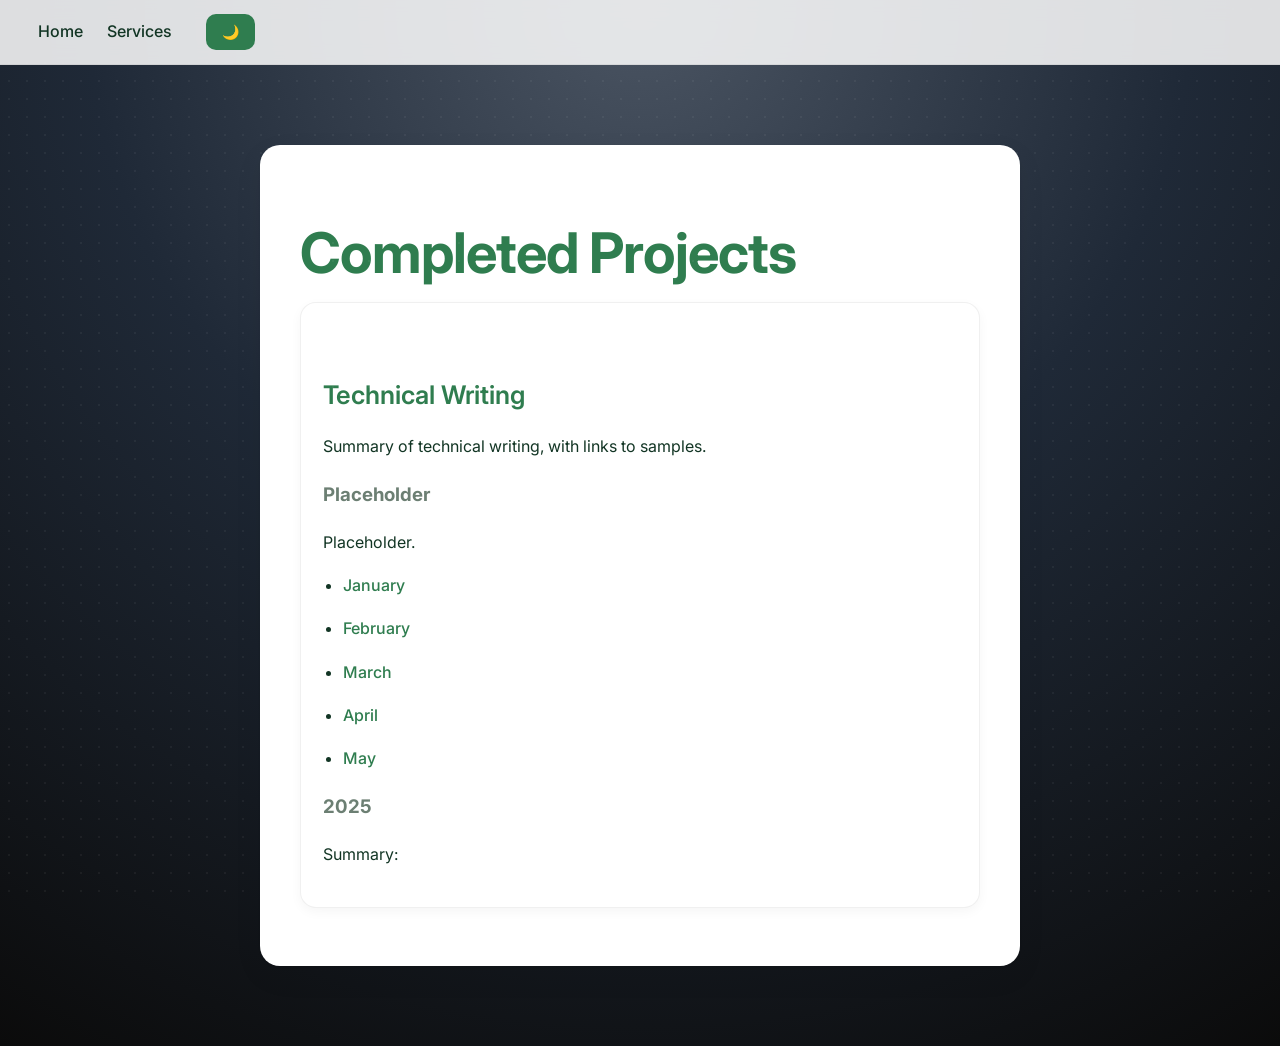
==== portfolio/index.html @ 439a3c34 "Update and rename index.html to index.html" ====
<!doctype html>
<html>
<head>
  <meta charset="utf-8">
  <title>My Portfolio</title>

  <link rel="stylesheet" href="../styles.css">

  <link rel="preconnect" href="https://fonts.googleapis.com">
  <link rel="preconnect" href="https://fonts.gstatic.com" crossorigin>

  <link href="https://fonts.googleapis.com/css2?family=Inter:wght@400;500;600;700&display=swap" rel="stylesheet">
</head>

<body>

<nav class="top-nav">
  <div class="nav-links">
    <a href="../index.html">Home</a>
    <a href="../services/index.html">Services</a>

  </div>

  <button id="themeToggle">🌙</button>
</nav>

<div class="container">

  <h1>Completed Projects</h1>

  <div class="card">
    <h2>Technical Writing</h2>
    <p>
      Summary of technical writing, with links to samples.
    </p>

    <h3>Placeholder</h3>
    <p>
    Placeholder. <br>
    </p>
    
    <ul>
      <li><a href="2026months/january.html">January</a></li>
    </ul>
    
    <ul>
      <li><a href="2026months/february.html">February</a></li>
    </ul>

    <ul>
      <li><a href="2026months/march.html">March</a></li>
    </ul>

    <ul>
      <li><a href="2026months/april.html">April</a></li>
    </ul>

    <ul>
      <li><a href="2026months/may.html">May</a></li>
    </ul>

    <h3>2025</h3>
    <p>
    Summary:<br>
    </p>
    
  </div>

</div>

  <!--MAKES THE DARK MODE BUTTON WORK -->
  <script>
  const toggle = document.getElementById("themeToggle");

  toggle.addEventListener("click", () => {
    document.body.classList.toggle("dark");

    // optional: remember choice
    if (document.body.classList.contains("dark")) {
      localStorage.setItem("theme", "dark");
      toggle.textContent = "☀️";
    } else {
      localStorage.setItem("theme", "light");
      toggle.textContent = "🌙";
    }
  });

  // load saved theme on page load
  const saved = localStorage.getItem("theme");

  if (saved === "dark") {
    document.body.classList.add("dark");
    toggle.textContent = "☀️";
  }
</script>
  
<!-- SAMPLE SECTION
  <div class="post">
  <h2>Welcome</h2>
  <div class="date">June 3, 2026</div>
  <p>This is my first post. It feels good to start.</p>

  <ul>
  <li><a href="january/index.html">January</a></li>
</ul>
</div>
-->
  
</body>
  
</html>
---- styles.css ----
/* =========================
   THEME
========================= */

:root {
  --bg: #eef3ef;
  --surface: #ffffff;

  --text: #123524;
  --text-muted: #6c7f73;

  --accent: #2f7d4f;
  --accent-hover: #25663f;

  --border: rgba(0, 0, 0, 0.06);

  --shadow:
    0 10px 30px rgba(0, 0, 0, 0.06),
    0 1px 3px rgba(0, 0, 0, 0.04);

  --radius: 18px;
}

/* =========================
   GLOBAL
========================= */

* {
  box-sizing: border-box;
}

html {
  scroll-behavior: smooth;
}

body {
  margin: 0;

  background:
    radial-gradient(circle at top, #4b5563 0%, #1f2937 45%, #0b0b0b 100%);
   
  color: var(--text);

  font-family:
    Inter,
    system-ui,
    -apple-system,
    BlinkMacSystemFont,
    "Segoe UI",
    sans-serif;

  line-height: 1.7;

  transition:
    background 0.2s ease,
    color 0.2s ease;
}

/* =========================
   NAVIGATION
========================= */

.top-nav {
  position: sticky;
  top: 0;

  display: flex;
  gap: 24px;
  align-items: center;

  padding: 14px 28px;

  background: rgba(255, 255, 255, 0.85);

  backdrop-filter: blur(10px);
  -webkit-backdrop-filter: blur(10px);

  border-bottom: 1px solid var(--border);

  z-index: 1000;
}

.top-nav a {
  text-decoration: none;
  color: var(--text);

  font-weight: 500;

  padding: 6px 10px;
  border-radius: 8px;

  transition:
    background 0.2s ease,
    color 0.2s ease;
}

.top-nav a:hover {
  background: rgba(47, 125, 79, 0.08);
  color: var(--accent);
}

/* =========================
   LAYOUT
========================= */

.container {
  max-width: 760px;

  margin: 80px auto;
  padding: 40px;

  background: var(--surface);

  border-radius: 20px;

  box-shadow: var(--shadow);
}

/* =========================
   TYPOGRAPHY
========================= */

/* H1 stays same except color */
h1 {
  font-size: clamp(2.5rem, 6vw, 3.5rem);
  line-height: 1.1;
  margin-bottom: 12px;
  font-weight: 700;
  letter-spacing: -1px;

  color: var(--accent);
}

/* H2 also only color change */
h2 {
  margin-top: 48px;
  margin-bottom: 16px;
  font-size: 1.6rem;
  font-weight: 600;

  color: var(--accent);
}

/* H3 (important for dark mode readability) */
h3 {
  color: var(--text-muted);
}

/* =========================
   LINKS
========================= */

a {
  color: var(--accent);

  text-decoration: none;

  font-weight: 500;

  transition: color 0.2s ease;
}

a:hover {
  color: var(--accent-hover);
}

a:visited {
  color: #5f8e73;
}

h3 a {
  color: inherit;
  text-decoration: none;
}

h3 a:hover {
  text-decoration: underline;
}

/* =========================
   LISTS
========================= */

ul {
  padding-left: 20px;
}

li {
  margin: 10px 0;
}

/* =========================
   CARDS
========================= */

.card {
  background: white;

  border: 1px solid var(--border);

  border-radius: 16px;

  padding: 22px;

  margin: 18px 0;

  box-shadow:
    0 4px 12px rgba(0, 0, 0, 0.04);

  transition:
    transform 0.2s ease,
    box-shadow 0.2s ease;
}

.card:hover {
  transform: translateY(-2px);

  box-shadow:
    0 10px 25px rgba(0, 0, 0, 0.08);
}

/* =========================
   BUTTONS
========================= */

button {
  background: var(--accent);

  color: white;

  border: none;

  border-radius: 10px;

  padding: 10px 16px;

  font-size: 14px;

  cursor: pointer;

  transition:
    background 0.2s ease,
    transform 0.15s ease;
}

button:hover {
  background: var(--accent-hover);
  transform: translateY(-1px);
}

/* =========================
   DARK MODE
========================= */

body.dark {
  background: #0f1110;
  color: #ececec;
}

body.dark .container {
  background: #181a19;
  border: 1px solid #2a2d2b;
}

body.dark .top-nav {
  background: rgba(24, 26, 25, 0.9);
  border-bottom: 1px solid #2a2d2b;
}

body.dark .top-nav a {
  color: #ececec;
}

body.dark .top-nav a:hover {
  background: rgba(130, 212, 164, 0.1);
  color: #82d4a4;
}

body.dark .card {
  background: #1d201f;
  border: 1px solid #303332;
}

body.dark a {
  color: #82d4a4;
}

body.dark a:hover {
  color: #9ae5b9;
}

body.dark button {
  background: #2f7d4f;
}

body::before {
  content: "";

  position: fixed;
  inset: 0;

  pointer-events: none;

  opacity: .05;

  background-image:
    radial-gradient(circle, white 1px, transparent 1px);

  background-size: 18px 18px;
}

.hero-banner img {
    width: 100%;
    height: 260px;

    object-fit: cover;

    border-radius: 18px;

    margin-bottom: 30px;

    box-shadow: 0 8px 25px rgba(0,0,0,.25);
}
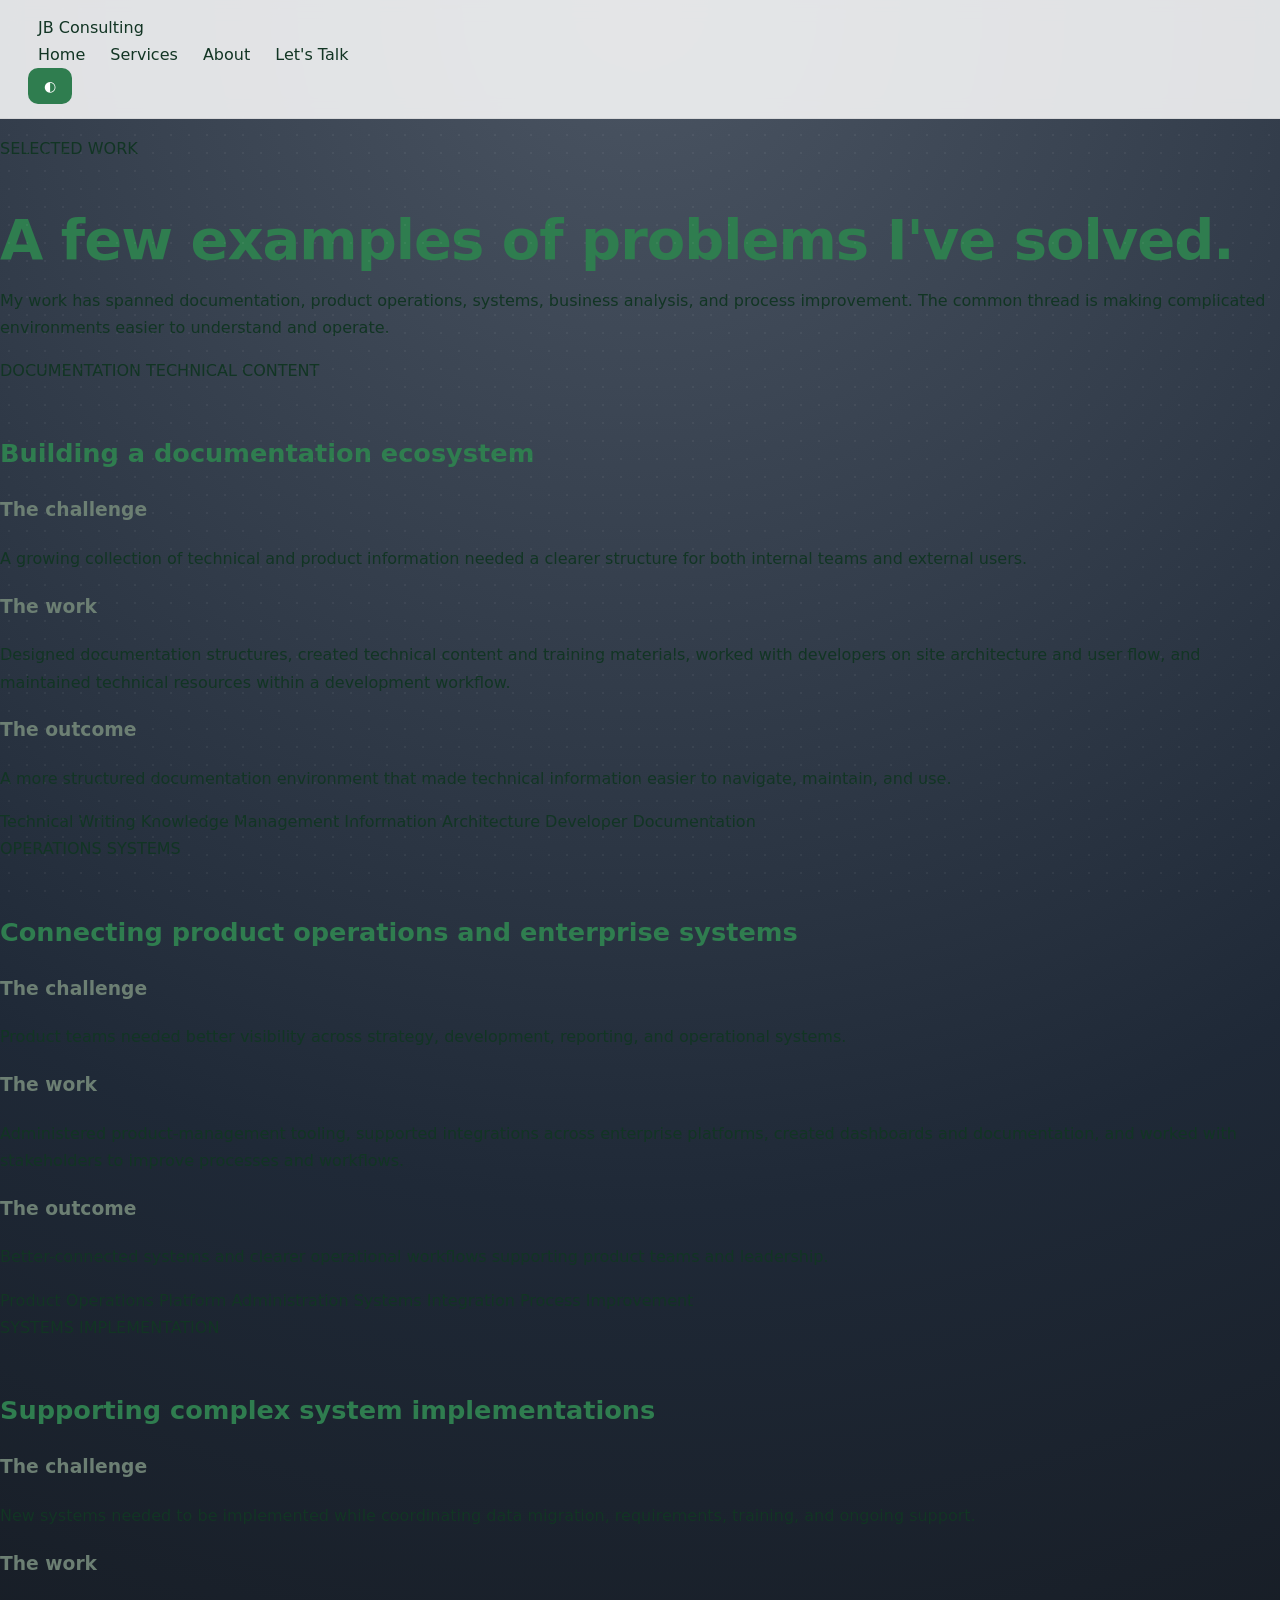
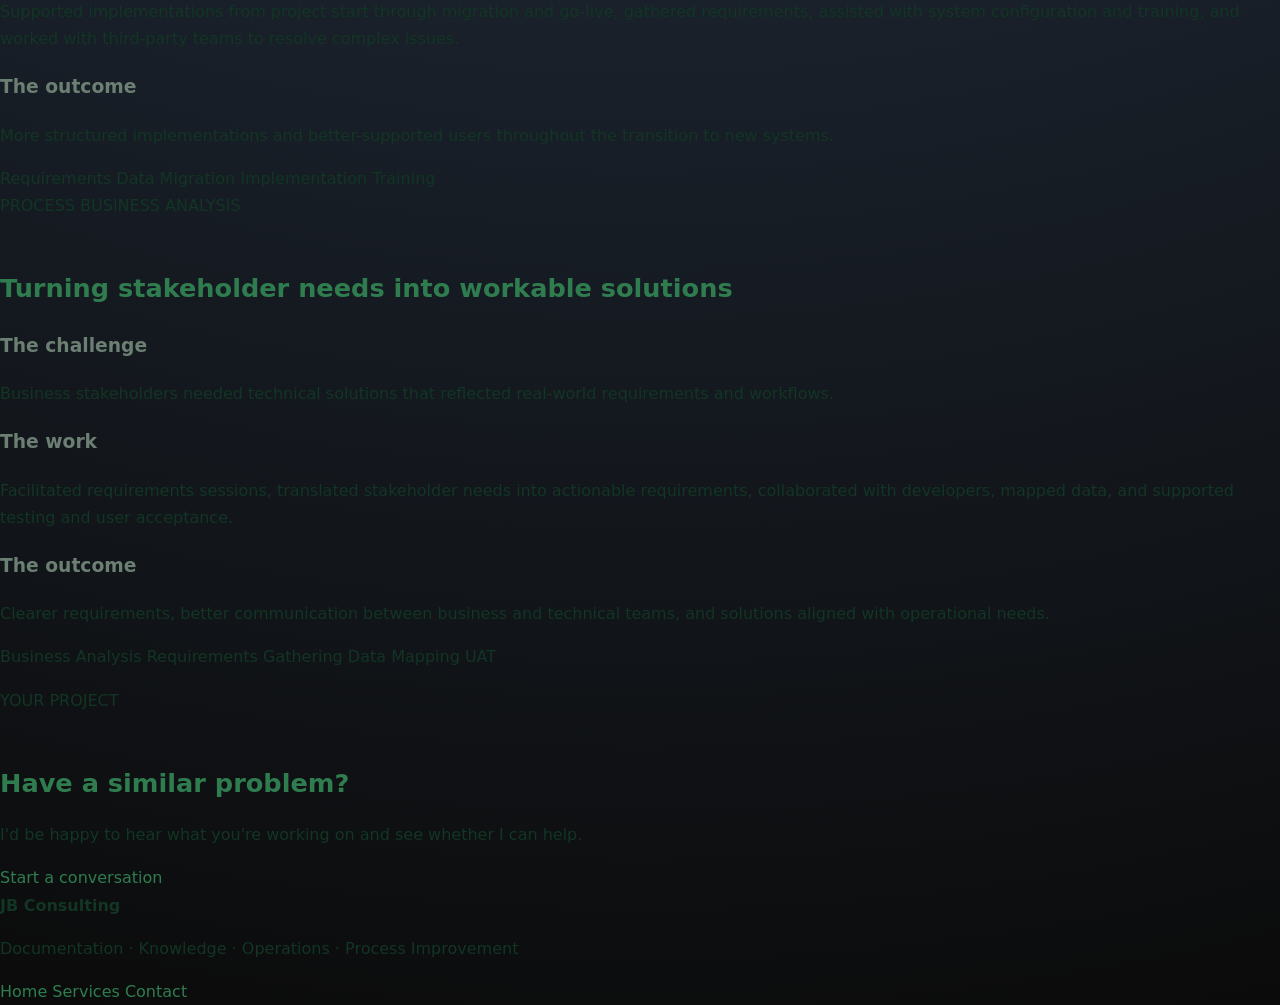
==== commit 46668f5b: "Update index.html" ====
--- a/portfolio/index.html
+++ b/portfolio/index.html
@@ -1,111 +1,562 @@
 <!doctype html>
-<html>
+<html lang="en">
+
 <head>
+
   <meta charset="utf-8">
-  <title>My Portfolio</title>
+
+  <meta
+    name="viewport"
+    content="width=device-width, initial-scale=1"
+  >
+
+  <meta
+    name="description"
+    content="Selected consulting and operations work by Jacob Bowermaster."
+  >
+
+  <title>Work | JB Consulting</title>
 
   <link rel="stylesheet" href="../styles.css">
 
   <link rel="preconnect" href="https://fonts.googleapis.com">
   <link rel="preconnect" href="https://fonts.gstatic.com" crossorigin>
 
-  <link href="https://fonts.googleapis.com/css2?family=Inter:wght@400;500;600;700&display=swap" rel="stylesheet">
+  <link
+    href="https://fonts.googleapis.com/css2?family=DM+Sans:wght@400;500;600;700&family=Space+Grotesk:wght@500;600;700&display=swap"
+    rel="stylesheet"
+  >
+
 </head>
 
+
 <body>
 
-<nav class="top-nav">
-  <div class="nav-links">
-    <a href="../index.html">Home</a>
-    <a href="../services/index.html">Services</a>
-
-  </div>
-
-  <button id="themeToggle">🌙</button>
-</nav>
-
-<div class="container">
-
-  <h1>Completed Projects</h1>
-
-  <div class="card">
-    <h2>Technical Writing</h2>
-    <p>
-      Summary of technical writing, with links to samples.
-    </p>
-
-    <h3>Placeholder</h3>
-    <p>
-    Placeholder. <br>
-    </p>
-    
-    <ul>
-      <li><a href="2026months/january.html">January</a></li>
-    </ul>
-    
-    <ul>
-      <li><a href="2026months/february.html">February</a></li>
-    </ul>
-
-    <ul>
-      <li><a href="2026months/march.html">March</a></li>
-    </ul>
-
-    <ul>
-      <li><a href="2026months/april.html">April</a></li>
-    </ul>
-
-    <ul>
-      <li><a href="2026months/may.html">May</a></li>
-    </ul>
-
-    <h3>2025</h3>
-    <p>
-    Summary:<br>
-    </p>
-    
-  </div>
-
-</div>
-
-  <!--MAKES THE DARK MODE BUTTON WORK -->
+  <nav class="top-nav">
+
+    <div class="nav-inner">
+
+      <a class="brand" href="../index.html">
+        JB<span> Consulting</span>
+      </a>
+
+      <div class="nav-links">
+
+        <a href="../index.html">
+          Home
+        </a>
+
+        <a href="../services/index.html">
+          Services
+        </a>
+
+        <a href="../index.html#about">
+          About
+        </a>
+
+        <a
+          href="mailto:jrbowermaster@gmail.com"
+          class="nav-cta"
+        >
+          Let's Talk
+        </a>
+
+      </div>
+
+      <button
+        id="themeToggle"
+        class="theme-toggle"
+        aria-label="Toggle dark mode"
+      >
+        ◐
+      </button>
+
+    </div>
+
+  </nav>
+
+
+  <main>
+
+    <!-- HERO -->
+
+    <section class="page-hero section">
+
+      <p class="eyebrow">
+        SELECTED WORK
+      </p>
+
+      <h1>
+        A few examples of
+        <span>problems I've solved.</span>
+      </h1>
+
+      <p class="page-intro">
+        My work has spanned documentation, product operations,
+        systems, business analysis, and process improvement.
+        The common thread is making complicated environments
+        easier to understand and operate.
+      </p>
+
+    </section>
+
+
+    <!-- CASE STUDIES -->
+
+    <section class="section case-studies">
+
+
+      <!-- CASE STUDY 1 -->
+
+      <article class="case-study">
+
+        <div class="case-study-meta">
+
+          <span>
+            DOCUMENTATION
+          </span>
+
+          <span>
+            TECHNICAL CONTENT
+          </span>
+
+        </div>
+
+
+        <h2>
+          Building a documentation ecosystem
+        </h2>
+
+
+        <div class="case-study-grid">
+
+          <div>
+
+            <h3>
+              The challenge
+            </h3>
+
+            <p>
+              A growing collection of technical and product
+              information needed a clearer structure for both
+              internal teams and external users.
+            </p>
+
+          </div>
+
+
+          <div>
+
+            <h3>
+              The work
+            </h3>
+
+            <p>
+              Designed documentation structures, created
+              technical content and training materials, worked
+              with developers on site architecture and user flow,
+              and maintained technical resources within a
+              development workflow.
+            </p>
+
+          </div>
+
+
+          <div>
+
+            <h3>
+              The outcome
+            </h3>
+
+            <p>
+              A more structured documentation environment that
+              made technical information easier to navigate,
+              maintain, and use.
+            </p>
+
+          </div>
+
+        </div>
+
+
+        <div class="case-study-tags">
+
+          <span>Technical Writing</span>
+          <span>Knowledge Management</span>
+          <span>Information Architecture</span>
+          <span>Developer Documentation</span>
+
+        </div>
+
+      </article>
+
+
+      <!-- CASE STUDY 2 -->
+
+      <article class="case-study">
+
+        <div class="case-study-meta">
+
+          <span>
+            OPERATIONS
+          </span>
+
+          <span>
+            SYSTEMS
+          </span>
+
+        </div>
+
+
+        <h2>
+          Connecting product operations and enterprise systems
+        </h2>
+
+
+        <div class="case-study-grid">
+
+          <div>
+
+            <h3>
+              The challenge
+            </h3>
+
+            <p>
+              Product teams needed better visibility across
+              strategy, development, reporting, and operational
+              systems.
+            </p>
+
+          </div>
+
+
+          <div>
+
+            <h3>
+              The work
+            </h3>
+
+            <p>
+              Administered product-management tooling, supported
+              integrations across enterprise platforms, created
+              dashboards and documentation, and worked with
+              stakeholders to improve processes and workflows.
+            </p>
+
+          </div>
+
+
+          <div>
+
+            <h3>
+              The outcome
+            </h3>
+
+            <p>
+              Better-connected systems and clearer operational
+              workflows supporting product teams and leadership.
+            </p>
+
+          </div>
+
+        </div>
+
+
+        <div class="case-study-tags">
+
+          <span>Product Operations</span>
+          <span>Platform Administration</span>
+          <span>Systems Integration</span>
+          <span>Process Improvement</span>
+
+        </div>
+
+      </article>
+
+
+      <!-- CASE STUDY 3 -->
+
+      <article class="case-study">
+
+        <div class="case-study-meta">
+
+          <span>
+            SYSTEMS
+          </span>
+
+          <span>
+            IMPLEMENTATION
+          </span>
+
+        </div>
+
+
+        <h2>
+          Supporting complex system implementations
+        </h2>
+
+
+        <div class="case-study-grid">
+
+          <div>
+
+            <h3>
+              The challenge
+            </h3>
+
+            <p>
+              New systems needed to be implemented while
+              coordinating data migration, requirements,
+              training, and ongoing support.
+            </p>
+
+          </div>
+
+
+          <div>
+
+            <h3>
+              The work
+            </h3>
+
+            <p>
+              Supported implementations from project start through
+              migration and go-live, gathered requirements,
+              assisted with system configuration and training,
+              and worked with third-party teams to resolve
+              complex issues.
+            </p>
+
+          </div>
+
+
+          <div>
+
+            <h3>
+              The outcome
+            </h3>
+
+            <p>
+              More structured implementations and better-supported
+              users throughout the transition to new systems.
+            </p>
+
+          </div>
+
+        </div>
+
+
+        <div class="case-study-tags">
+
+          <span>Requirements</span>
+          <span>Data Migration</span>
+          <span>Implementation</span>
+          <span>Training</span>
+
+        </div>
+
+      </article>
+
+
+      <!-- CASE STUDY 4 -->
+
+      <article class="case-study">
+
+        <div class="case-study-meta">
+
+          <span>
+            PROCESS
+          </span>
+
+          <span>
+            BUSINESS ANALYSIS
+          </span>
+
+        </div>
+
+
+        <h2>
+          Turning stakeholder needs into workable solutions
+        </h2>
+
+
+        <div class="case-study-grid">
+
+          <div>
+
+            <h3>
+              The challenge
+            </h3>
+
+            <p>
+              Business stakeholders needed technical solutions
+              that reflected real-world requirements and workflows.
+            </p>
+
+          </div>
+
+
+          <div>
+
+            <h3>
+              The work
+            </h3>
+
+            <p>
+              Facilitated requirements sessions, translated
+              stakeholder needs into actionable requirements,
+              collaborated with developers, mapped data, and
+              supported testing and user acceptance.
+            </p>
+
+          </div>
+
+
+          <div>
+
+            <h3>
+              The outcome
+            </h3>
+
+            <p>
+              Clearer requirements, better communication between
+              business and technical teams, and solutions aligned
+              with operational needs.
+            </p>
+
+          </div>
+
+        </div>
+
+
+        <div class="case-study-tags">
+
+          <span>Business Analysis</span>
+          <span>Requirements Gathering</span>
+          <span>Data Mapping</span>
+          <span>UAT</span>
+
+        </div>
+
+      </article>
+
+
+    </section>
+
+
+    <!-- CTA -->
+
+    <section class="section contact-section">
+
+      <div class="contact-box">
+
+        <p class="eyebrow">
+          YOUR PROJECT
+        </p>
+
+        <h2>
+          Have a similar problem?
+        </h2>
+
+        <p>
+          I'd be happy to hear what you're working on and see
+          whether I can help.
+        </p>
+
+        <a
+          href="mailto:jrbowermaster@gmail.com"
+          class="button button-primary"
+        >
+          Start a conversation
+        </a>
+
+      </div>
+
+    </section>
+
+  </main>
+
+
+  <footer class="site-footer">
+
+    <div>
+
+      <strong>
+        JB Consulting
+      </strong>
+
+      <p>
+        Documentation · Knowledge · Operations · Process Improvement
+      </p>
+
+    </div>
+
+
+    <div class="footer-links">
+
+      <a href="../index.html">
+        Home
+      </a>
+
+      <a href="../services/index.html">
+        Services
+      </a>
+
+      <a href="mailto:jrbowermaster@gmail.com">
+        Contact
+      </a>
+
+    </div>
+
+  </footer>
+
+
   <script>
-  const toggle = document.getElementById("themeToggle");
-
-  toggle.addEventListener("click", () => {
-    document.body.classList.toggle("dark");
-
-    // optional: remember choice
-    if (document.body.classList.contains("dark")) {
-      localStorage.setItem("theme", "dark");
-      toggle.textContent = "☀️";
-    } else {
-      localStorage.setItem("theme", "light");
-      toggle.textContent = "🌙";
+
+    const toggle =
+      document.getElementById("themeToggle");
+
+    toggle.addEventListener("click", () => {
+
+      document.body.classList.toggle("dark");
+
+      if (
+        document.body.classList.contains("dark")
+      ) {
+
+        localStorage.setItem(
+          "theme",
+          "dark"
+        );
+
+        toggle.textContent = "☀";
+
+      } else {
+
+        localStorage.setItem(
+          "theme",
+          "light"
+        );
+
+        toggle.textContent = "◐";
+
+      }
+
+    });
+
+
+    const savedTheme =
+      localStorage.getItem("theme");
+
+    if (savedTheme === "dark") {
+
+      document.body.classList.add("dark");
+
+      toggle.textContent = "☀";
+
     }
-  });
-
-  // load saved theme on page load
-  const saved = localStorage.getItem("theme");
-
-  if (saved === "dark") {
-    document.body.classList.add("dark");
-    toggle.textContent = "☀️";
-  }
-</script>
-  
-<!-- SAMPLE SECTION
-  <div class="post">
-  <h2>Welcome</h2>
-  <div class="date">June 3, 2026</div>
-  <p>This is my first post. It feels good to start.</p>
-
-  <ul>
-  <li><a href="january/index.html">January</a></li>
-</ul>
-</div>
--->
-  
+
+  </script>
+
 </body>
-  
 </html>
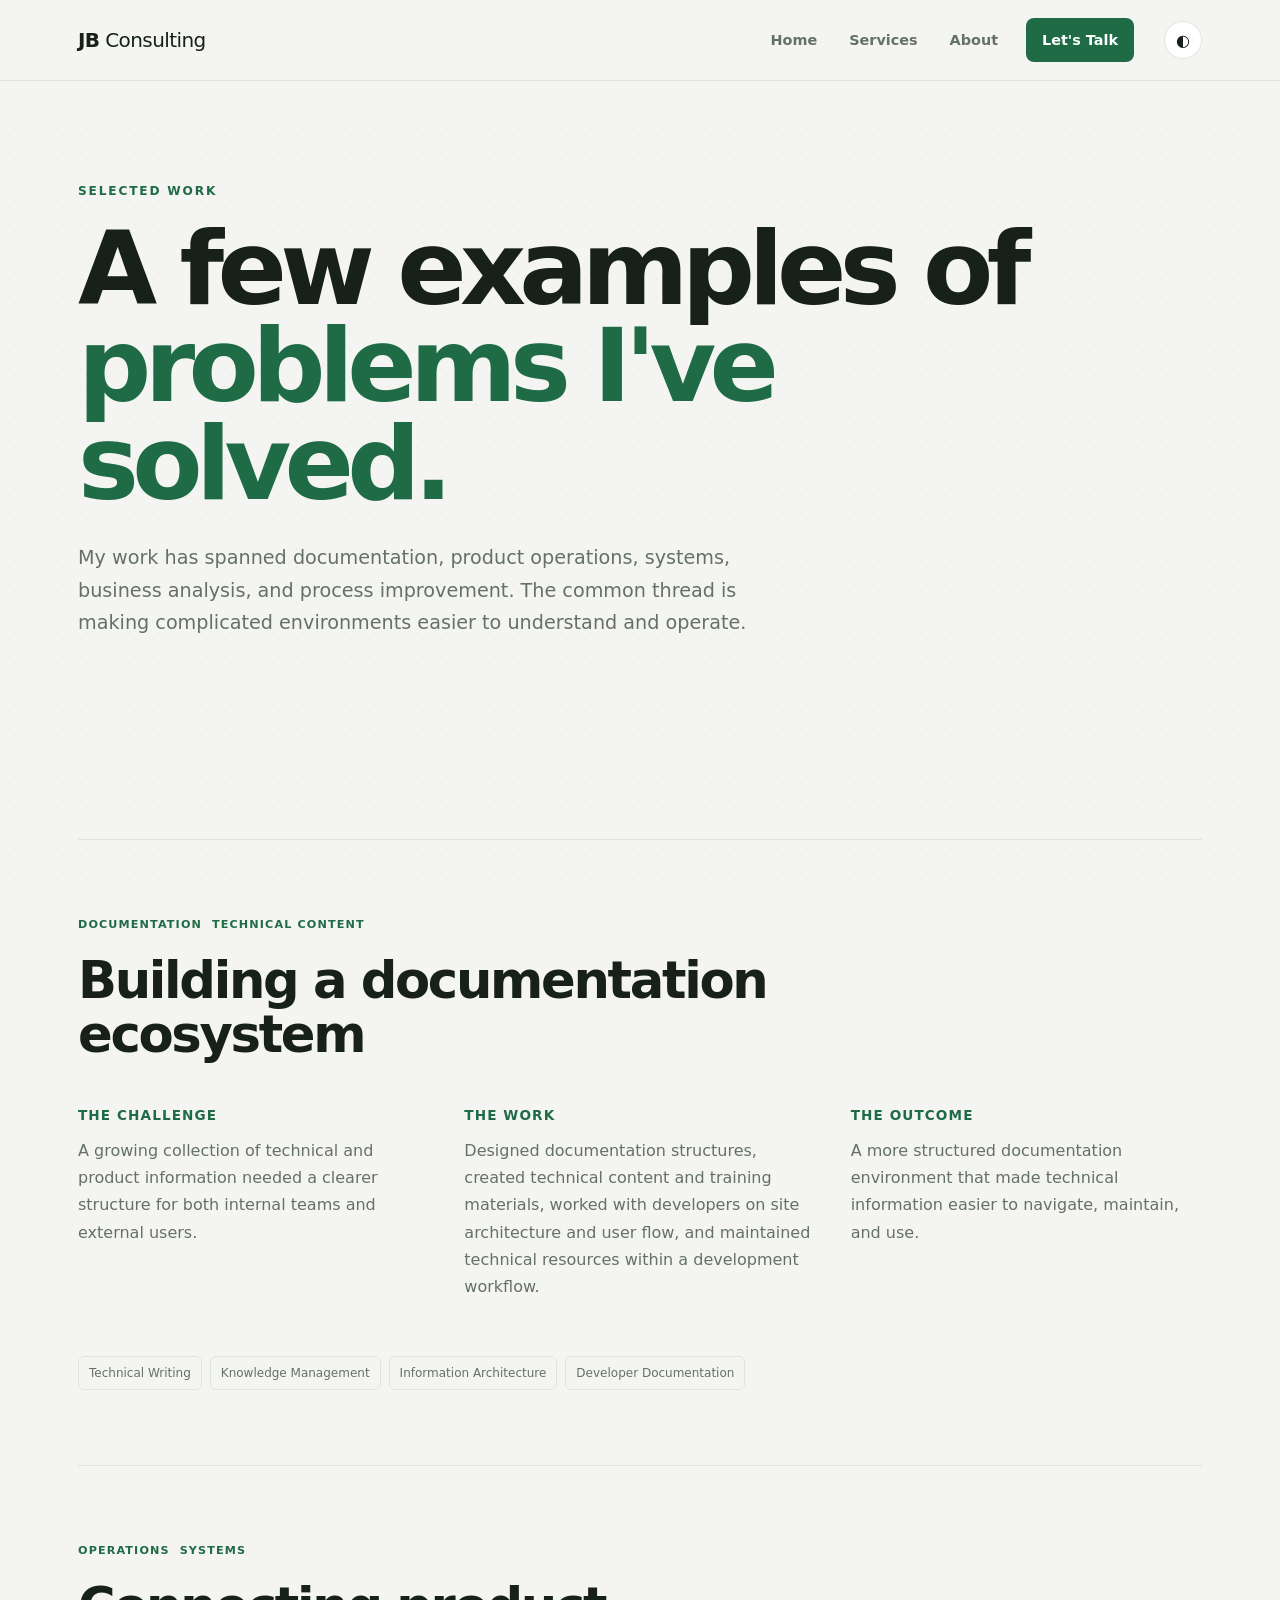
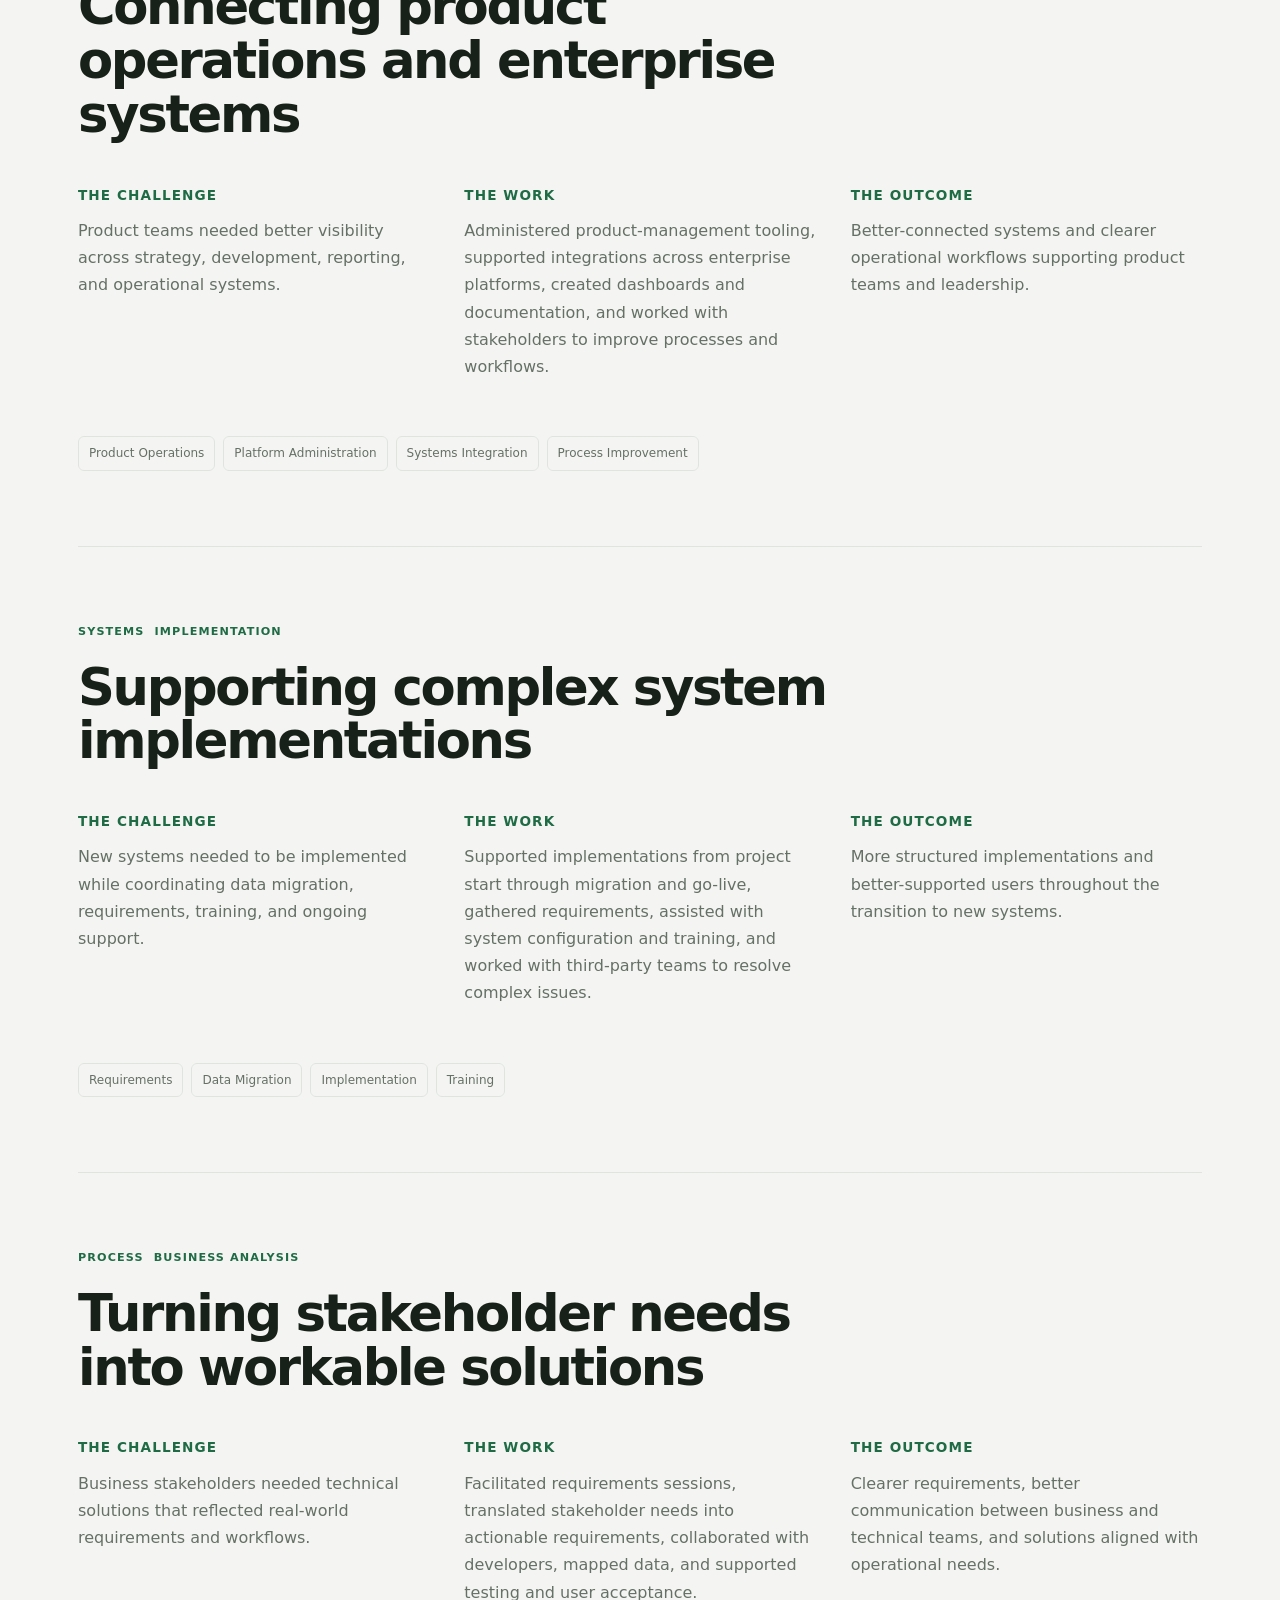
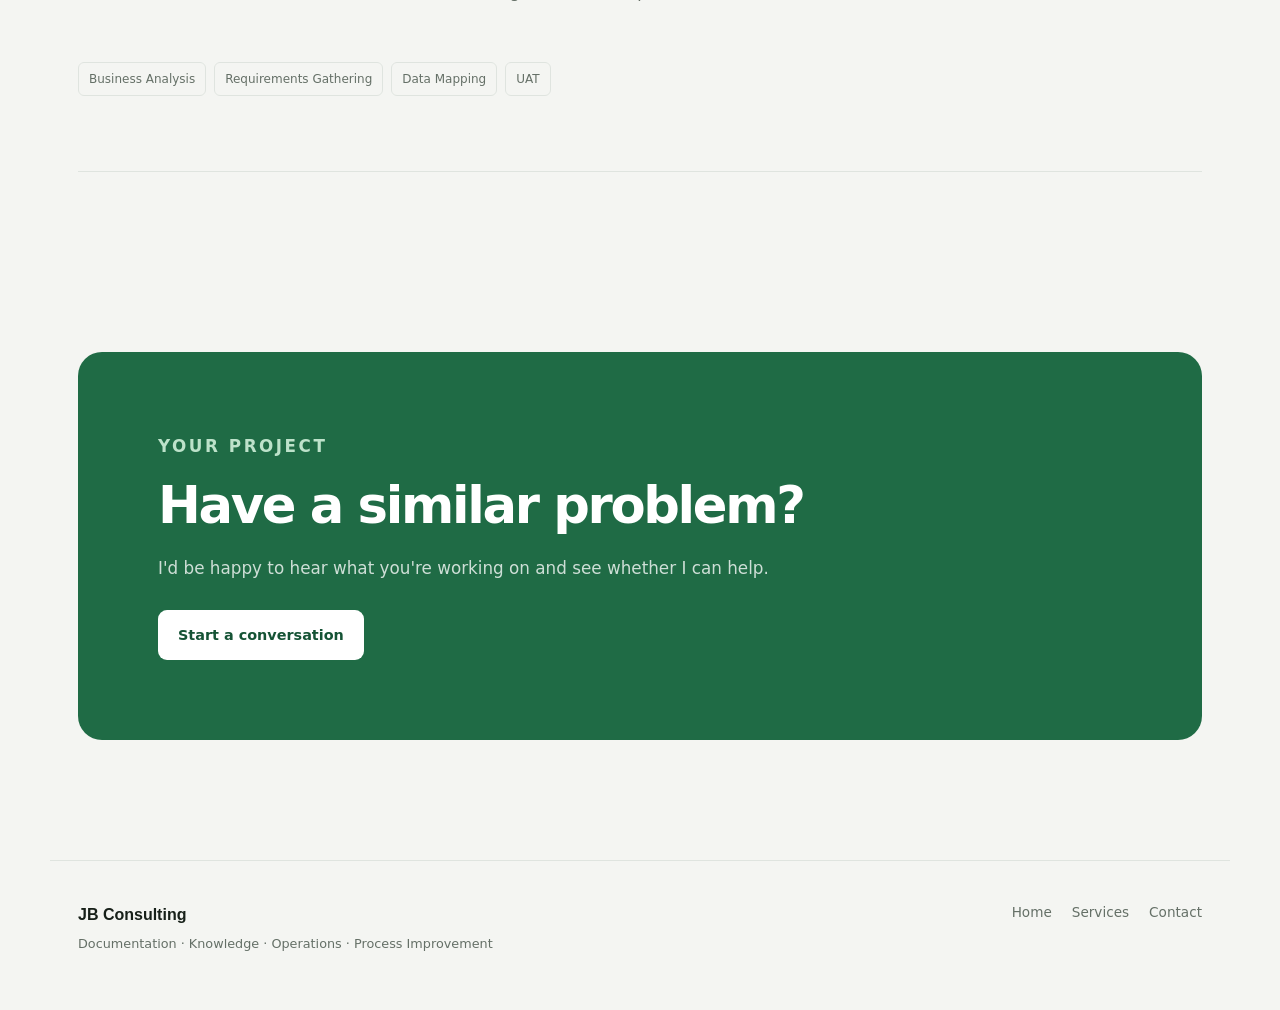
==== commit e915bba8: "Update index.html" ====
--- a/portfolio/index.html
+++ b/portfolio/index.html
@@ -15,7 +15,7 @@
     content="Selected consulting and operations work by Jacob Bowermaster."
   >
 
-  <title>Work | JB Consulting</title>
+  <title>Work | BowerUp Solutions</title>
 
   <link rel="stylesheet" href="../styles.css">
 
--- a/styles.css
+++ b/styles.css
@@ -1,48 +1,65 @@
-/* =========================
-   THEME
-========================= */
+/* =========================================================
+   JB CONSULTING
+   Global Styles
+========================================================= */
+
+
+/* =========================================================
+   VARIABLES
+========================================================= */
 
 :root {
-  --bg: #eef3ef;
+
+  --bg: #f4f5f2;
   --surface: #ffffff;
-
-  --text: #123524;
-  --text-muted: #6c7f73;
-
-  --accent: #2f7d4f;
-  --accent-hover: #25663f;
-
-  --border: rgba(0, 0, 0, 0.06);
+  --surface-alt: #e9ece7;
+
+  --text: #172019;
+  --text-muted: #657067;
+
+  --accent: #1f6b45;
+  --accent-dark: #155335;
+  --accent-light: #dcece2;
+
+  --border: #dfe4df;
 
   --shadow:
-    0 10px 30px rgba(0, 0, 0, 0.06),
-    0 1px 3px rgba(0, 0, 0, 0.04);
+    0 20px 50px rgba(17, 31, 22, 0.07);
+
+  --shadow-small:
+    0 8px 25px rgba(17, 31, 22, 0.06);
 
   --radius: 18px;
-}
-
-/* =========================
-   GLOBAL
-========================= */
+
+  --max-width: 1180px;
+
+}
+
+
+/* =========================================================
+   RESET
+========================================================= */
 
 * {
   box-sizing: border-box;
 }
 
+
 html {
   scroll-behavior: smooth;
 }
 
+
 body {
+
   margin: 0;
 
-  background:
-    radial-gradient(circle at top, #4b5563 0%, #1f2937 45%, #0b0b0b 100%);
-   
+  background: var(--bg);
+
   color: var(--text);
 
   font-family:
-    Inter,
+    "DM Sans",
     system-ui,
     -apple-system,
     BlinkMacSystemFont,
@@ -52,272 +69,1775 @@
   line-height: 1.7;
 
   transition:
-    background 0.2s ease,
-    color 0.2s ease;
-}
-
-/* =========================
+    background 0.25s ease,
+    color 0.25s ease;
+
+}
+
+
+body::before {
+
+  content: "";
+
+  position: fixed;
+
+  inset: 0;
+
+  pointer-events: none;
+
+  opacity: 0.025;
+
+  background-image:
+    radial-gradient(
+      circle,
+      #000 1px,
+      transparent 1px
+    );
+
+  background-size: 18px 18px;
+
+  z-index: -1;
+
+}
+
+
+img {
+  max-width: 100%;
+}
+
+
+a {
+  color: inherit;
+}
+
+
+/* =========================================================
+   TYPOGRAPHY
+========================================================= */
+
+h1,
+h2,
+h3,
+p {
+  margin-top: 0;
+}
+
+
+h1,
+h2,
+h3,
+.brand {
+
+  font-family:
+    "Space Grotesk",
+    system-ui,
+    sans-serif;
+
+}
+
+
+h1 {
+
+  font-size:
+    clamp(3.2rem, 8vw, 6.8rem);
+
+  line-height: 0.95;
+
+  letter-spacing: -0.065em;
+
+  margin-bottom: 30px;
+
+  font-weight: 700;
+
+}
+
+
+h1 span {
+  display: block;
+  color: var(--accent);
+}
+
+
+h2 {
+
+  font-size:
+    clamp(2rem, 4vw, 3.5rem);
+
+  line-height: 1.05;
+
+  letter-spacing: -0.045em;
+
+  margin-bottom: 22px;
+
+}
+
+
+h3 {
+
+  font-size: 1.35rem;
+
+  line-height: 1.2;
+
+  margin-bottom: 14px;
+
+}
+
+
+p {
+  color: var(--text-muted);
+}
+
+
+.eyebrow {
+
+  margin-bottom: 18px;
+
+  color: var(--accent);
+
+  font-size: 0.76rem;
+
+  font-weight: 700;
+
+  letter-spacing: 0.15em;
+
+  text-transform: uppercase;
+
+}
+
+
+/* =========================================================
    NAVIGATION
-========================= */
+========================================================= */
 
 .top-nav {
+
   position: sticky;
+
   top: 0;
 
+  z-index: 1000;
+
+  background:
+    rgba(244, 245, 242, 0.9);
+
+  border-bottom:
+    1px solid var(--border);
+
+  backdrop-filter:
+    blur(16px);
+
+}
+
+
+.nav-inner {
+
+  max-width: var(--max-width);
+
+  margin: 0 auto;
+
+  padding:
+    18px 28px;
+
   display: flex;
-  gap: 24px;
+
   align-items: center;
 
-  padding: 14px 28px;
-
-  background: rgba(255, 255, 255, 0.85);
-
-  backdrop-filter: blur(10px);
-  -webkit-backdrop-filter: blur(10px);
-
-  border-bottom: 1px solid var(--border);
-
-  z-index: 1000;
-}
-
-.top-nav a {
+  gap: 30px;
+
+}
+
+
+.brand {
+
+  margin-right: auto;
+
   text-decoration: none;
+
+  font-size: 1.25rem;
+
+  font-weight: 700;
+
+  letter-spacing: -0.03em;
+
+}
+
+
+.brand span {
+  font-weight: 500;
+}
+
+
+.nav-links {
+
+  display: flex;
+
+  align-items: center;
+
+  gap: 8px;
+
+}
+
+
+.nav-links a {
+
+  text-decoration: none;
+
+  padding:
+    8px 12px;
+
+  border-radius: 8px;
+
+  font-size: 0.9rem;
+
+  font-weight: 600;
+
+  color: var(--text-muted);
+
+  transition:
+    color 0.2s ease,
+    background 0.2s ease;
+
+}
+
+
+.nav-links a:hover {
+
   color: var(--text);
 
-  font-weight: 500;
-
-  padding: 6px 10px;
-  border-radius: 8px;
-
-  transition:
-    background 0.2s ease,
-    color 0.2s ease;
-}
-
-.top-nav a:hover {
-  background: rgba(47, 125, 79, 0.08);
-  color: var(--accent);
-}
-
-/* =========================
-   LAYOUT
-========================= */
-
-.container {
-  max-width: 760px;
-
-  margin: 80px auto;
-  padding: 40px;
+  background:
+    rgba(31, 107, 69, 0.08);
+
+}
+
+
+.nav-links .nav-cta {
+
+  margin-left: 8px;
+
+  background: var(--accent);
+
+  color: white;
+
+  padding:
+    10px 16px;
+
+}
+
+
+.nav-links .nav-cta:hover {
+
+  background:
+    var(--accent-dark);
+
+  color: white;
+
+}
+
+
+.theme-toggle {
+
+  border: 1px solid var(--border);
 
   background: var(--surface);
 
-  border-radius: 20px;
-
-  box-shadow: var(--shadow);
-}
-
-/* =========================
-   TYPOGRAPHY
-========================= */
-
-/* H1 stays same except color */
-h1 {
-  font-size: clamp(2.5rem, 6vw, 3.5rem);
-  line-height: 1.1;
-  margin-bottom: 12px;
-  font-weight: 700;
-  letter-spacing: -1px;
-
-  color: var(--accent);
-}
-
-/* H2 also only color change */
-h2 {
-  margin-top: 48px;
-  margin-bottom: 16px;
-  font-size: 1.6rem;
-  font-weight: 600;
-
-  color: var(--accent);
-}
-
-/* H3 (important for dark mode readability) */
-h3 {
-  color: var(--text-muted);
-}
-
-/* =========================
-   LINKS
-========================= */
-
-a {
-  color: var(--accent);
-
-  text-decoration: none;
-
-  font-weight: 500;
-
-  transition: color 0.2s ease;
-}
-
-a:hover {
-  color: var(--accent-hover);
-}
-
-a:visited {
-  color: #5f8e73;
-}
-
-h3 a {
-  color: inherit;
-  text-decoration: none;
-}
-
-h3 a:hover {
-  text-decoration: underline;
-}
-
-/* =========================
-   LISTS
-========================= */
-
-ul {
-  padding-left: 20px;
-}
-
-li {
-  margin: 10px 0;
-}
-
-/* =========================
-   CARDS
-========================= */
-
-.card {
-  background: white;
-
-  border: 1px solid var(--border);
-
-  border-radius: 16px;
-
-  padding: 22px;
-
-  margin: 18px 0;
-
-  box-shadow:
-    0 4px 12px rgba(0, 0, 0, 0.04);
+  color: var(--text);
+
+  width: 38px;
+
+  height: 38px;
+
+  padding: 0;
+
+  border-radius: 50%;
+
+  cursor: pointer;
+
+  font-size: 1rem;
+
+  display: grid;
+
+  place-items: center;
 
   transition:
     transform 0.2s ease,
-    box-shadow 0.2s ease;
-}
-
-.card:hover {
-  transform: translateY(-2px);
+    background 0.2s ease;
+
+}
+
+
+.theme-toggle:hover {
+
+  transform: rotate(15deg);
+
+  background: var(--surface-alt);
+
+}
+
+
+/* =========================================================
+   GENERAL LAYOUT
+========================================================= */
+
+.section {
+
+  max-width: var(--max-width);
+
+  margin:
+    0 auto;
+
+  padding:
+    110px 28px;
+
+}
+
+
+.hero {
+
+  min-height:
+    calc(100vh - 75px);
+
+  display: grid;
+
+  grid-template-columns:
+    minmax(0, 1.6fr)
+    minmax(220px, 0.6fr);
+
+  align-items: center;
+
+  gap: 80px;
+
+}
+
+
+.hero-content {
+  max-width: 850px;
+}
+
+
+.hero-text {
+
+  max-width: 720px;
+
+  font-size:
+    clamp(1.1rem, 2vw, 1.35rem);
+
+  line-height: 1.65;
+
+  margin-bottom: 36px;
+
+}
+
+
+.hero-aside {
+
+  border-left:
+    1px solid var(--border);
+
+  padding-left: 35px;
+
+}
+
+
+.hero-stat {
+
+  display: flex;
+
+  flex-direction: column;
+
+  margin-bottom: 35px;
+
+}
+
+
+.hero-stat strong {
+
+  font-family:
+    "Space Grotesk",
+    sans-serif;
+
+  font-size: 2.5rem;
+
+  line-height: 1;
+
+  color: var(--accent);
+
+}
+
+
+.hero-stat span {
+
+  color: var(--text-muted);
+
+  font-size: 0.9rem;
+
+  margin-top: 7px;
+
+}
+
+
+/* =========================================================
+   BUTTONS
+========================================================= */
+
+.hero-actions {
+
+  display: flex;
+
+  flex-wrap: wrap;
+
+  gap: 12px;
+
+}
+
+
+.button {
+
+  display: inline-flex;
+
+  align-items: center;
+
+  justify-content: center;
+
+  text-decoration: none;
+
+  padding:
+    13px 20px;
+
+  border-radius: 9px;
+
+  font-size: 0.9rem;
+
+  font-weight: 700;
+
+  transition:
+    transform 0.2s ease,
+    background 0.2s ease,
+    border-color 0.2s ease;
+
+}
+
+
+.button:hover {
+
+  transform:
+    translateY(-2px);
+
+}
+
+
+.button-primary {
+
+  background:
+    var(--accent);
+
+  color:
+    white;
+
+}
+
+
+.button-primary:hover {
+
+  background:
+    var(--accent-dark);
+
+}
+
+
+.button-secondary {
+
+  background:
+    var(--surface);
+
+  color:
+    var(--text);
+
+  border:
+    1px solid var(--border);
+
+}
+
+
+.button-secondary:hover {
+
+  border-color:
+    var(--accent);
+
+}
+
+
+/* =========================================================
+   SECTION HEADINGS
+========================================================= */
+
+.section-heading {
+
+  max-width: 720px;
+
+  margin-bottom: 55px;
+
+}
+
+
+.section-heading > p:last-child {
+
+  font-size: 1.08rem;
+
+  max-width: 650px;
+
+}
+
+
+.split-heading {
+
+  max-width: none;
+
+  display: flex;
+
+  justify-content: space-between;
+
+  align-items: end;
+
+  gap: 40px;
+
+}
+
+
+/* =========================================================
+   SERVICES
+========================================================= */
+
+.service-grid {
+
+  display: grid;
+
+  grid-template-columns:
+    repeat(2, 1fr);
+
+  gap: 24px;
+
+}
+
+
+.service-card {
+
+  background:
+    var(--surface);
+
+  border:
+    1px solid var(--border);
+
+  border-radius:
+    var(--radius);
+
+  padding:
+    38px;
 
   box-shadow:
-    0 10px 25px rgba(0, 0, 0, 0.08);
-}
-
-/* =========================
-   BUTTONS
-========================= */
-
-button {
-  background: var(--accent);
-
-  color: white;
-
-  border: none;
-
-  border-radius: 10px;
-
-  padding: 10px 16px;
-
-  font-size: 14px;
-
-  cursor: pointer;
+    var(--shadow-small);
 
   transition:
-    background 0.2s ease,
-    transform 0.15s ease;
-}
-
-button:hover {
-  background: var(--accent-hover);
-  transform: translateY(-1px);
-}
-
-/* =========================
+    transform 0.25s ease,
+    box-shadow 0.25s ease;
+
+}
+
+
+.service-card:hover {
+
+  transform:
+    translateY(-5px);
+
+  box-shadow:
+    var(--shadow);
+
+}
+
+
+.service-number {
+
+  font-family:
+    "Space Grotesk",
+    sans-serif;
+
+  font-size:
+    0.8rem;
+
+  font-weight:
+    700;
+
+  color:
+    var(--accent);
+
+  margin-bottom:
+    25px;
+
+}
+
+
+.service-card h3 {
+
+  font-size:
+    clamp(1.5rem, 2.5vw, 2rem);
+
+  margin-bottom:
+    18px;
+
+}
+
+
+.service-lead {
+
+  font-size:
+    1.05rem;
+
+  color:
+    var(--text);
+
+  margin-bottom:
+    25px;
+
+}
+
+
+.service-card ul {
+
+  margin:
+    0 0 30px;
+
+  padding-left:
+    20px;
+
+}
+
+
+.service-card li {
+
+  margin:
+    8px 0;
+
+  color:
+    var(--text-muted);
+
+}
+
+
+.text-link {
+
+  display:
+    inline-block;
+
+  color:
+    var(--accent);
+
+  text-decoration:
+    none;
+
+  font-weight:
+    700;
+
+  font-size:
+    0.9rem;
+
+}
+
+
+.text-link:hover {
+
+  color:
+    var(--accent-dark);
+
+}
+
+
+/* =========================================================
+   PROCESS
+========================================================= */
+
+.process-section {
+
+  border-top:
+    1px solid var(--border);
+
+}
+
+
+.process-grid {
+
+  display:
+    grid;
+
+  grid-template-columns:
+    repeat(4, 1fr);
+
+  gap:
+    25px;
+
+}
+
+
+.process-step {
+
+  border-top:
+    2px solid var(--accent);
+
+  padding-top:
+    18px;
+
+}
+
+
+.process-step span {
+
+  color:
+    var(--accent);
+
+  font-family:
+    "Space Grotesk",
+    sans-serif;
+
+  font-weight:
+    700;
+
+  font-size:
+    0.8rem;
+
+}
+
+
+.process-step h3 {
+
+  margin-top:
+    15px;
+
+}
+
+
+/* =========================================================
+   CREDIBILITY
+========================================================= */
+
+.credibility-section {
+
+  background:
+    var(--surface-alt);
+
+  max-width:
+    none;
+
+  padding-left:
+    max(28px, calc((100% - var(--max-width)) / 2 + 28px));
+
+  padding-right:
+    max(28px, calc((100% - var(--max-width)) / 2 + 28px));
+
+}
+
+
+.credibility-content {
+
+  max-width:
+    var(--max-width);
+
+  margin:
+    0 auto;
+
+  display:
+    grid;
+
+  grid-template-columns:
+    1fr 1fr;
+
+  gap:
+    90px;
+
+}
+
+
+.credibility-copy p {
+
+  font-size:
+    1.05rem;
+
+}
+
+
+.tool-list {
+
+  display:
+    flex;
+
+  flex-wrap:
+    wrap;
+
+  gap:
+    8px;
+
+  margin-top:
+    30px;
+
+}
+
+
+.tool-list span {
+
+  background:
+    var(--surface);
+
+  border:
+    1px solid var(--border);
+
+  padding:
+    6px 10px;
+
+  border-radius:
+    6px;
+
+  font-size:
+    0.75rem;
+
+  font-weight:
+    600;
+
+  color:
+    var(--text-muted);
+
+}
+
+
+/* =========================================================
+   WORK
+========================================================= */
+
+.work-grid {
+
+  display:
+    grid;
+
+  grid-template-columns:
+    repeat(2, 1fr);
+
+  gap:
+    24px;
+
+}
+
+
+.work-card {
+
+  background:
+    var(--surface);
+
+  border:
+    1px solid var(--border);
+
+  padding:
+    32px;
+
+  border-radius:
+    var(--radius);
+
+}
+
+
+.work-category {
+
+  font-size:
+    0.7rem;
+
+  font-weight:
+    700;
+
+  letter-spacing:
+    0.13em;
+
+  color:
+    var(--accent);
+
+  margin-bottom:
+    20px;
+
+}
+
+
+.work-card h3 {
+
+  font-size:
+    1.6rem;
+
+}
+
+
+.work-card p {
+
+  margin-bottom:
+    25px;
+
+}
+
+
+/* =========================================================
+   PAGE HERO
+========================================================= */
+
+.page-hero {
+
+  padding-top:
+    100px;
+
+  padding-bottom:
+    70px;
+
+}
+
+
+.page-hero h1 {
+
+  max-width:
+    1000px;
+
+}
+
+
+.page-intro {
+
+  max-width:
+    720px;
+
+  font-size:
+    1.2rem;
+
+}
+
+
+/* =========================================================
+   SERVICE DETAIL
+========================================================= */
+
+.service-detail {
+
+  border-top:
+    1px solid var(--border);
+
+}
+
+
+.service-detail-header {
+
+  display:
+    grid;
+
+  grid-template-columns:
+    80px 1fr;
+
+  gap:
+    30px;
+
+  align-items:
+    start;
+
+  margin-bottom:
+    60px;
+
+}
+
+
+.service-detail-header .service-number {
+
+  font-size:
+    1rem;
+
+  margin-top:
+    7px;
+
+}
+
+
+.service-detail-header h2 {
+
+  max-width:
+    850px;
+
+}
+
+
+.service-detail-grid {
+
+  display:
+    grid;
+
+  grid-template-columns:
+    1fr 1fr;
+
+  gap:
+    90px;
+
+}
+
+
+.large-copy {
+
+  color:
+    var(--text);
+
+  font-size:
+    1.4rem;
+
+  line-height:
+    1.5;
+
+}
+
+
+.service-list h3 {
+
+  font-size:
+    1rem;
+
+  text-transform:
+    uppercase;
+
+  letter-spacing:
+    0.08em;
+
+}
+
+
+.service-list ul {
+
+  padding-left:
+    20px;
+
+}
+
+
+.service-list li {
+
+  margin:
+    12px 0;
+
+}
+
+
+/* =========================================================
+   DELIVERABLES
+========================================================= */
+
+.deliverable-box {
+
+  margin-top:
+    70px;
+
+  background:
+    var(--surface-alt);
+
+  border-radius:
+    var(--radius);
+
+  padding:
+    35px;
+
+}
+
+
+.deliverable-grid {
+
+  display:
+    grid;
+
+  grid-template-columns:
+    repeat(4, 1fr);
+
+  gap:
+    25px;
+
+}
+
+
+.deliverable-grid strong {
+
+  font-family:
+    "Space Grotesk",
+    sans-serif;
+
+  color:
+    var(--accent);
+
+}
+
+
+.deliverable-grid p {
+
+  margin-top:
+    8px;
+
+  font-size:
+    0.9rem;
+
+}
+
+
+/* =========================================================
+   ENGAGEMENTS
+========================================================= */
+
+.engagement-section {
+
+  border-top:
+    1px solid var(--border);
+
+}
+
+
+.engagement-grid {
+
+  display:
+    grid;
+
+  grid-template-columns:
+    repeat(3, 1fr);
+
+  gap:
+    20px;
+
+}
+
+
+.engagement-card {
+
+  border:
+    1px solid var(--border);
+
+  background:
+    var(--surface);
+
+  padding:
+    30px;
+
+  border-radius:
+    var(--radius);
+
+}
+
+
+.engagement-card span {
+
+  color:
+    var(--accent);
+
+  font-family:
+    "Space Grotesk",
+    sans-serif;
+
+  font-weight:
+    700;
+
+}
+
+
+/* =========================================================
+   CASE STUDIES
+========================================================= */
+
+.case-study {
+
+  border-top:
+    1px solid var(--border);
+
+  padding:
+    75px 0;
+
+}
+
+
+.case-study:last-child {
+
+  border-bottom:
+    1px solid var(--border);
+
+}
+
+
+.case-study-meta {
+
+  display:
+    flex;
+
+  flex-wrap:
+    wrap;
+
+  gap:
+    10px;
+
+  margin-bottom:
+    20px;
+
+}
+
+
+.case-study-meta span {
+
+  color:
+    var(--accent);
+
+  font-size:
+    0.7rem;
+
+  font-weight:
+    700;
+
+  letter-spacing:
+    0.1em;
+
+}
+
+
+.case-study h2 {
+
+  max-width:
+    800px;
+
+}
+
+
+.case-study-grid {
+
+  display:
+    grid;
+
+  grid-template-columns:
+    repeat(3, 1fr);
+
+  gap:
+    35px;
+
+  margin-top:
+    45px;
+
+}
+
+
+.case-study-grid h3 {
+
+  font-size:
+    0.85rem;
+
+  text-transform:
+    uppercase;
+
+  letter-spacing:
+    0.08em;
+
+  color:
+    var(--accent);
+
+}
+
+
+.case-study-tags {
+
+  display:
+    flex;
+
+  flex-wrap:
+    wrap;
+
+  gap:
+    8px;
+
+  margin-top:
+    40px;
+
+}
+
+
+.case-study-tags span {
+
+  padding:
+    6px 10px;
+
+  border:
+    1px solid var(--border);
+
+  border-radius:
+    6px;
+
+  font-size:
+    0.75rem;
+
+  color:
+    var(--text-muted);
+
+}
+
+
+/* =========================================================
+   CONTACT
+========================================================= */
+
+.contact-section {
+
+  padding-top:
+    70px;
+
+  padding-bottom:
+    120px;
+
+}
+
+
+.contact-box {
+
+  background:
+    var(--accent);
+
+  color:
+    white;
+
+  border-radius:
+    24px;
+
+  padding:
+    clamp(35px, 7vw, 80px);
+
+}
+
+
+.contact-box .eyebrow {
+
+  color:
+    #bde2ca;
+
+}
+
+
+.contact-box h2 {
+
+  max-width:
+    750px;
+
+}
+
+
+.contact-box p {
+
+  color:
+    rgba(255, 255, 255, 0.78);
+
+  max-width:
+    650px;
+
+  font-size:
+    1.05rem;
+
+}
+
+
+.contact-box .button-primary {
+
+  background:
+    white;
+
+  color:
+    var(--accent-dark);
+
+  margin-top:
+    10px;
+
+}
+
+
+.contact-box .button-primary:hover {
+
+  background:
+    #edf5ef;
+
+}
+
+
+/* =========================================================
+   FOOTER
+========================================================= */
+
+.site-footer {
+
+  max-width:
+    var(--max-width);
+
+  margin:
+    0 auto;
+
+  padding:
+    40px 28px 55px;
+
+  display:
+    flex;
+
+  justify-content:
+    space-between;
+
+  gap:
+    40px;
+
+  border-top:
+    1px solid var(--border);
+
+}
+
+
+.site-footer strong {
+
+  font-family:
+    "Space Grotesk",
+    sans-serif;
+
+}
+
+
+.site-footer p {
+
+  margin:
+    5px 0 0;
+
+  font-size:
+    0.8rem;
+
+}
+
+
+.footer-links {
+
+  display:
+    flex;
+
+  gap:
+    20px;
+
+}
+
+
+.footer-links a {
+
+  text-decoration:
+    none;
+
+  color:
+    var(--text-muted);
+
+  font-size:
+    0.85rem;
+
+}
+
+
+.footer-links a:hover {
+
+  color:
+    var(--accent);
+
+}
+
+
+/* =========================================================
    DARK MODE
-========================= */
+========================================================= */
 
 body.dark {
-  background: #0f1110;
-  color: #ececec;
-}
-
-body.dark .container {
-  background: #181a19;
-  border: 1px solid #2a2d2b;
-}
+
+  --bg: #111512;
+
+  --surface: #191e1a;
+
+  --surface-alt: #202721;
+
+  --text: #edf3ee;
+
+  --text-muted: #a6b2a9;
+
+  --accent: #72c493;
+
+  --accent-dark: #9ad9b0;
+
+  --accent-light: #20372a;
+
+  --border: #303831;
+
+  --shadow:
+    0 20px 50px rgba(0, 0, 0, 0.25);
+
+}
+
 
 body.dark .top-nav {
-  background: rgba(24, 26, 25, 0.9);
-  border-bottom: 1px solid #2a2d2b;
-}
-
-body.dark .top-nav a {
-  color: #ececec;
-}
-
-body.dark .top-nav a:hover {
-  background: rgba(130, 212, 164, 0.1);
-  color: #82d4a4;
-}
-
-body.dark .card {
-  background: #1d201f;
-  border: 1px solid #303332;
-}
-
-body.dark a {
-  color: #82d4a4;
-}
-
-body.dark a:hover {
-  color: #9ae5b9;
-}
-
-body.dark button {
-  background: #2f7d4f;
-}
-
-body::before {
-  content: "";
-
-  position: fixed;
-  inset: 0;
-
-  pointer-events: none;
-
-  opacity: .05;
-
-  background-image:
-    radial-gradient(circle, white 1px, transparent 1px);
-
-  background-size: 18px 18px;
-}
-
-.hero-banner img {
-    width: 100%;
-    height: 260px;
-
-    object-fit: cover;
-
-    border-radius: 18px;
-
-    margin-bottom: 30px;
-
-    box-shadow: 0 8px 25px rgba(0,0,0,.25);
-}
+
+  background:
+    rgba(17, 21, 18, 0.9);
+
+}
+
+
+body.dark .button-secondary {
+
+  color:
+    var(--text);
+
+}
+
+
+body.dark .contact-box {
+
+  background:
+    #1f6b45;
+
+}
+
+
+body.dark .contact-box .button-primary {
+
+  color:
+    #173b27;
+
+}
+
+
+/* =========================================================
+   RESPONSIVE
+========================================================= */
+
+@media (max-width: 900px) {
+
+  .nav-links a:not(.nav-cta) {
+
+    display: none;
+
+  }
+
+
+  .hero {
+
+    grid-template-columns:
+      1fr;
+
+    min-height:
+      auto;
+
+    padding-top:
+      90px;
+
+    gap:
+      60px;
+
+  }
+
+
+  .hero-aside {
+
+    border-left:
+      none;
+
+    border-top:
+      1px solid var(--border);
+
+    padding:
+      30px 0 0;
+
+    display:
+      grid;
+
+    grid-template-columns:
+      repeat(3, 1fr);
+
+    gap:
+      20px;
+
+  }
+
+
+  .service-grid,
+  .work-grid {
+
+    grid-template-columns:
+      1fr;
+
+  }
+
+
+  .process-grid {
+
+    grid-template-columns:
+      repeat(2, 1fr);
+
+  }
+
+
+  .credibility-content {
+
+    grid-template-columns:
+      1fr;
+
+    gap:
+      40px;
+
+  }
+
+
+  .service-detail-grid {
+
+    grid-template-columns:
+      1fr;
+
+    gap:
+      45px;
+
+  }
+
+
+  .case-study-grid {
+
+    grid-template-columns:
+      1fr;
+
+    gap:
+      20px;
+
+  }
+
+
+  .deliverable-grid {
+
+    grid-template-columns:
+      repeat(2, 1fr);
+
+  }
+
+
+  .engagement-grid {
+
+    grid-template-columns:
+      1fr;
+
+  }
+
+
+  .split-heading {
+
+    align-items:
+      start;
+
+    flex-direction:
+      column;
+
+  }
+
+}
+
+
+@media (max-width: 600px) {
+
+  .nav-inner {
+
+    padding:
+      15px 18px;
+
+  }
+
+
+  .brand span {
+
+    display:
+      none;
+
+  }
+
+
+  .section {
+
+    padding:
+      75px 20px;
+
+  }
+
+
+  h1 {
+
+    font-size:
+      clamp(2.9rem, 15vw, 4.5rem);
+
+  }
+
+
+  h2 {
+
+    font-size:
+      2.2rem;
+
+  }
+
+
+  .hero-aside {
+
+    grid-template-columns:
+      1fr;
+
+  }
+
+
+  .service-card {
+
+    padding:
+      28px;
+
+  }
+
+
+  .process-grid {
+
+    grid-template-columns:
+      1fr;
+
+  }
+
+
+  .service-detail-header {
+
+    grid-template-columns:
+      1fr;
+
+    gap:
+      10px;
+
+  }
+
+
+  .deliverable-grid {
+
+    grid-template-columns:
+      1fr;
+
+  }
+
+
+  .site-footer {
+
+    flex-direction:
+      column;
+
+  }
+
+
+  .footer-links {
+
+    flex-wrap:
+      wrap;
+
+  }
+
+
+  .contact-box {
+
+    padding:
+      35px 25px;
+
+  }
+
+}
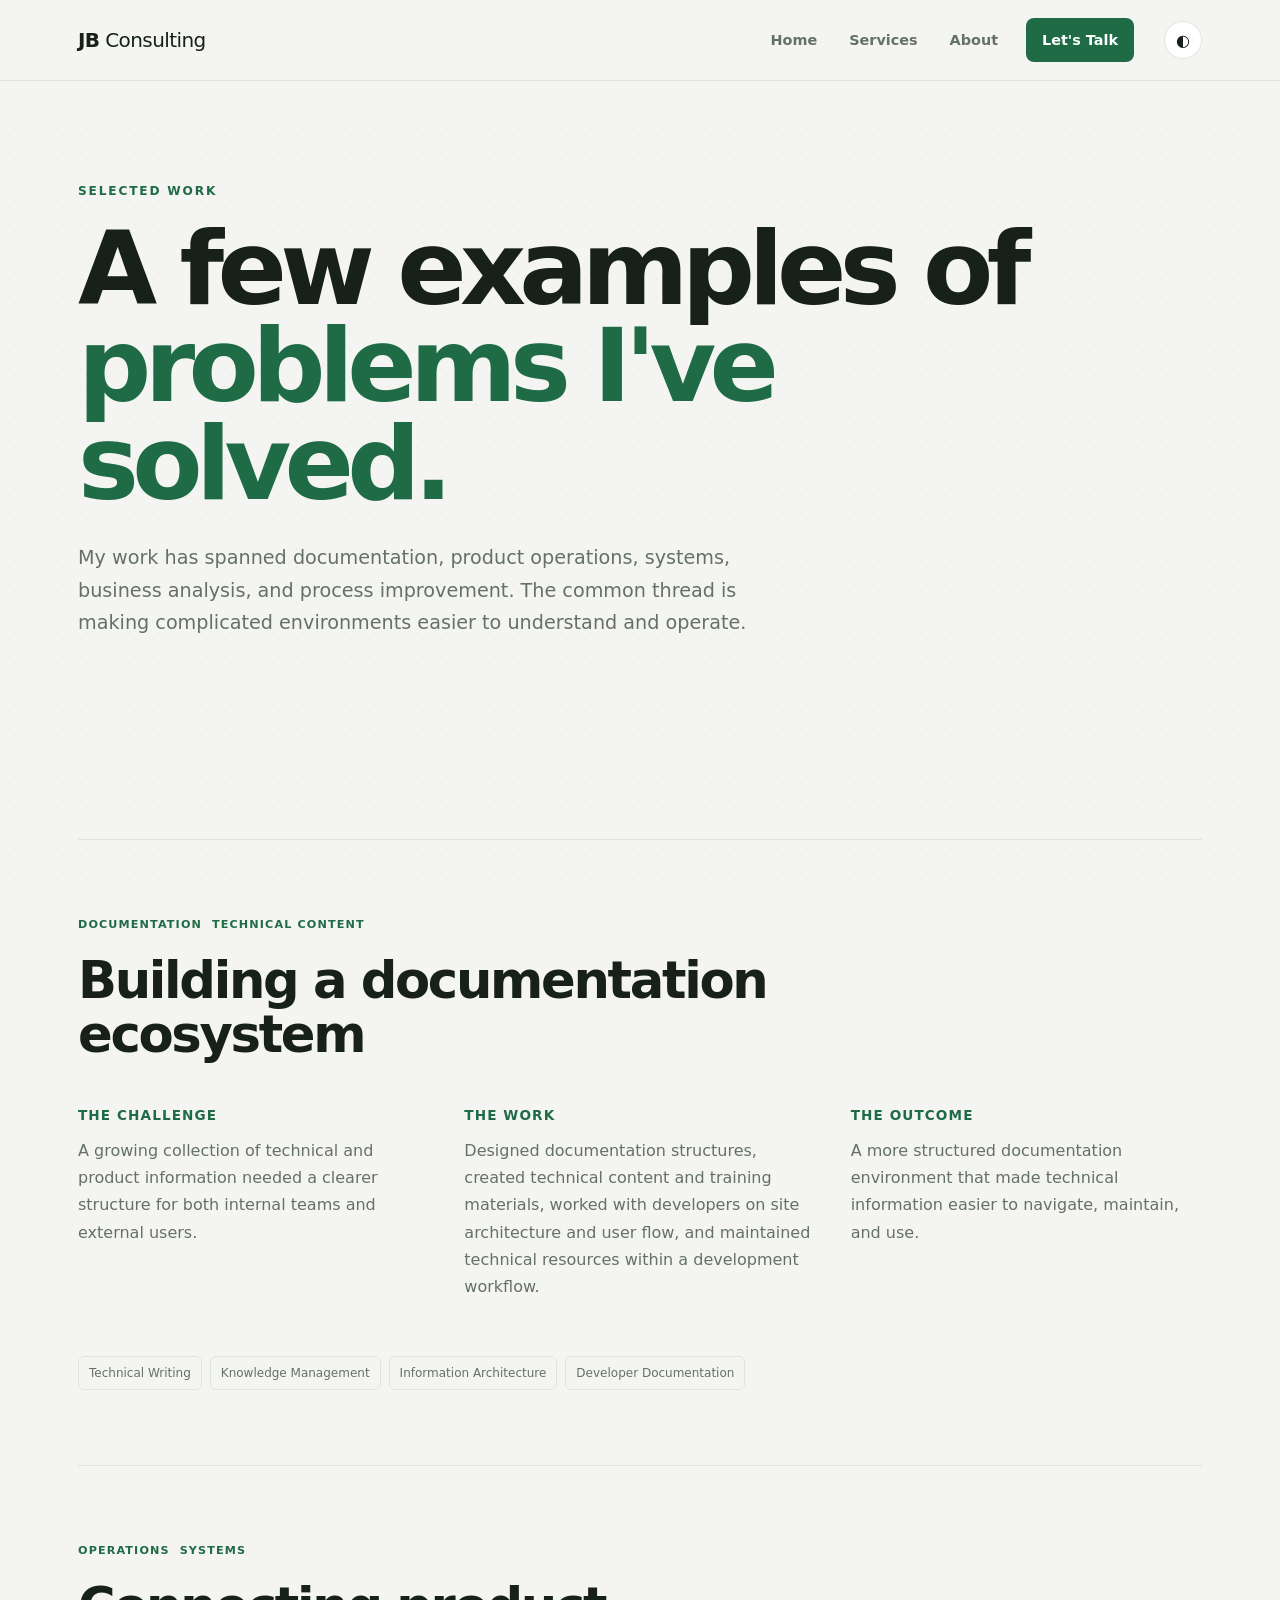
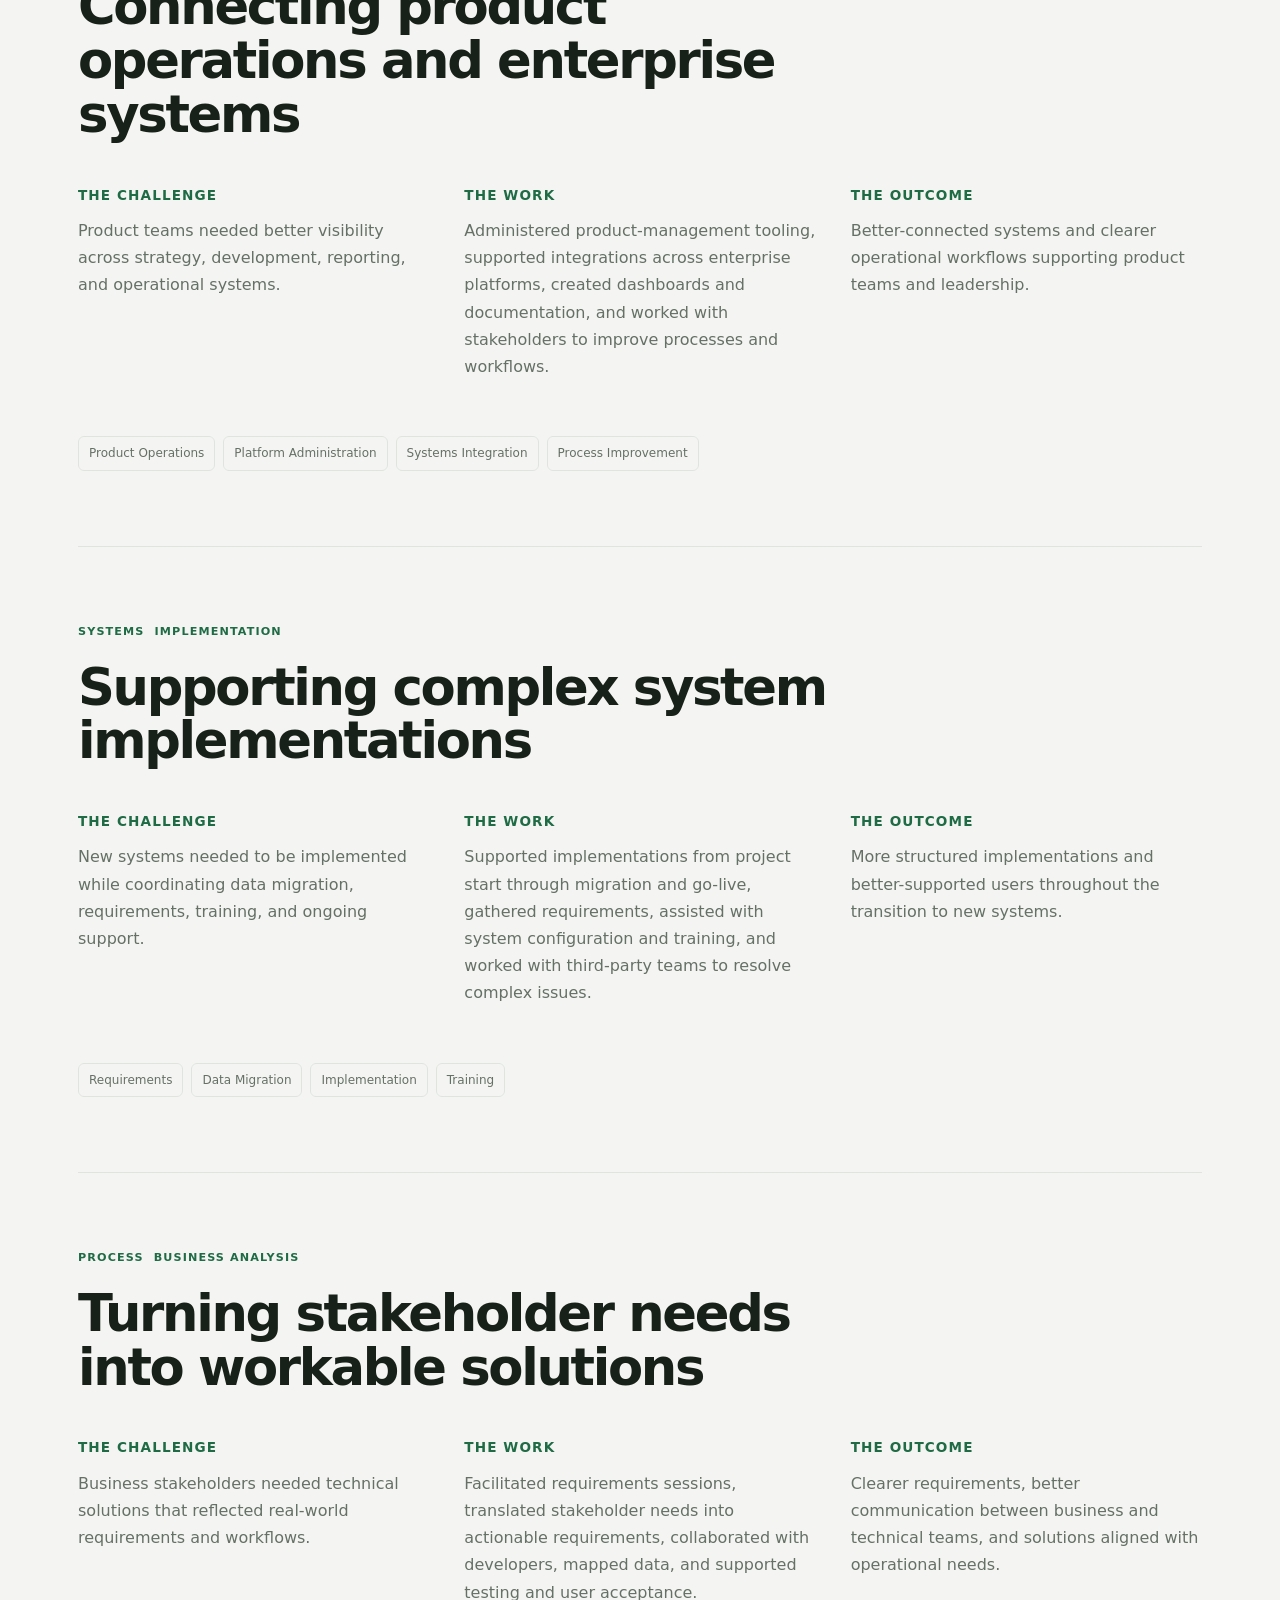
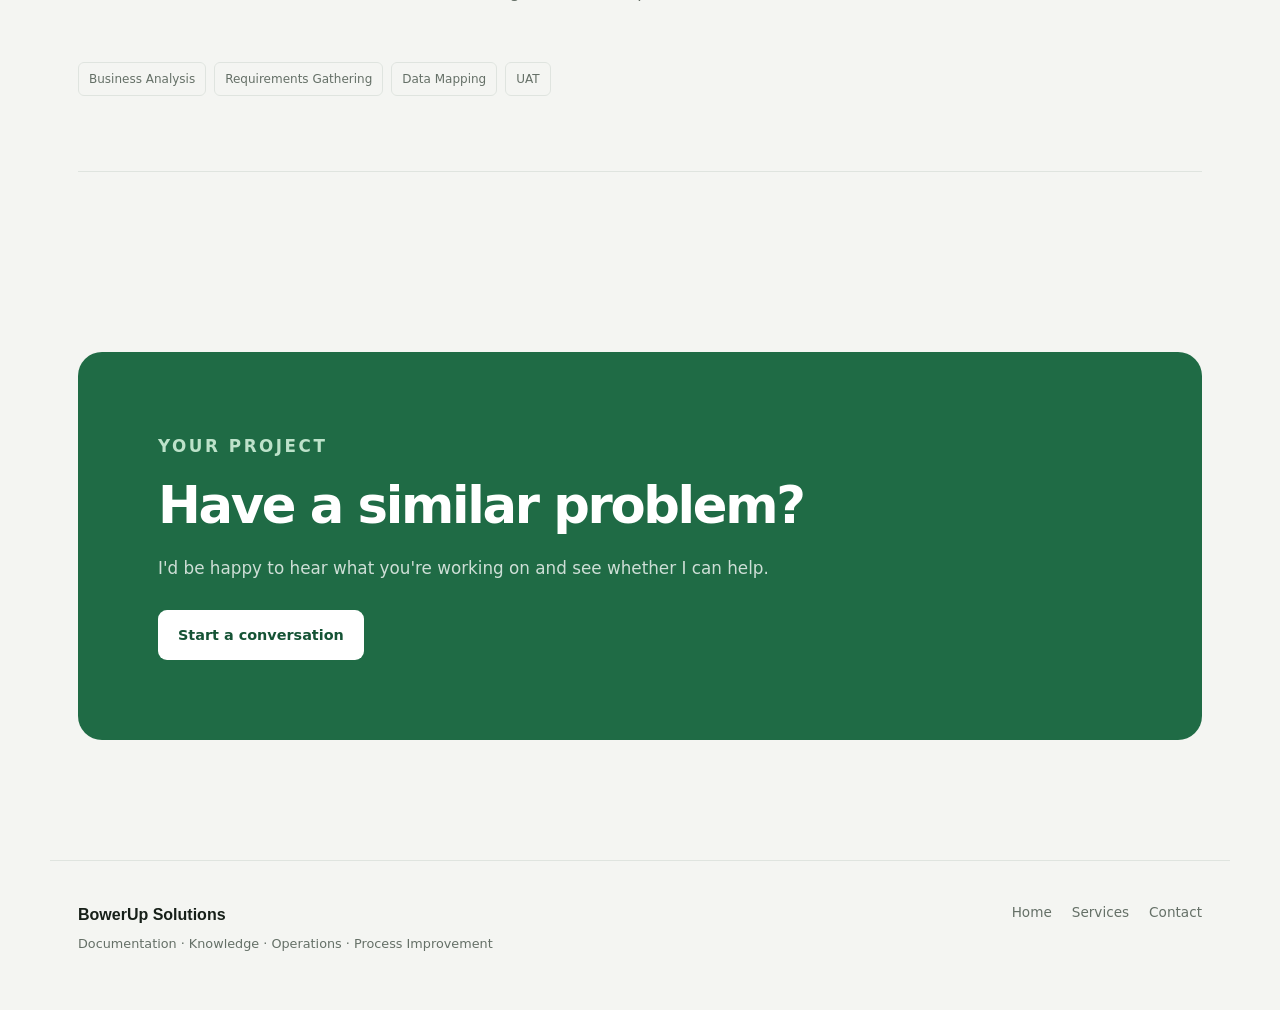
==== commit 469e207e: "Update index.html" ====
--- a/portfolio/index.html
+++ b/portfolio/index.html
@@ -482,7 +482,7 @@
     <div>
 
       <strong>
-        JB Consulting
+        BowerUp Solutions
       </strong>
 
       <p>
--- a/styles.css
+++ b/styles.css
@@ -1,5 +1,5 @@
 /* =========================================================
-   JB CONSULTING
+   BowerUp Solutions
    Global Styles
 ========================================================= */
 
